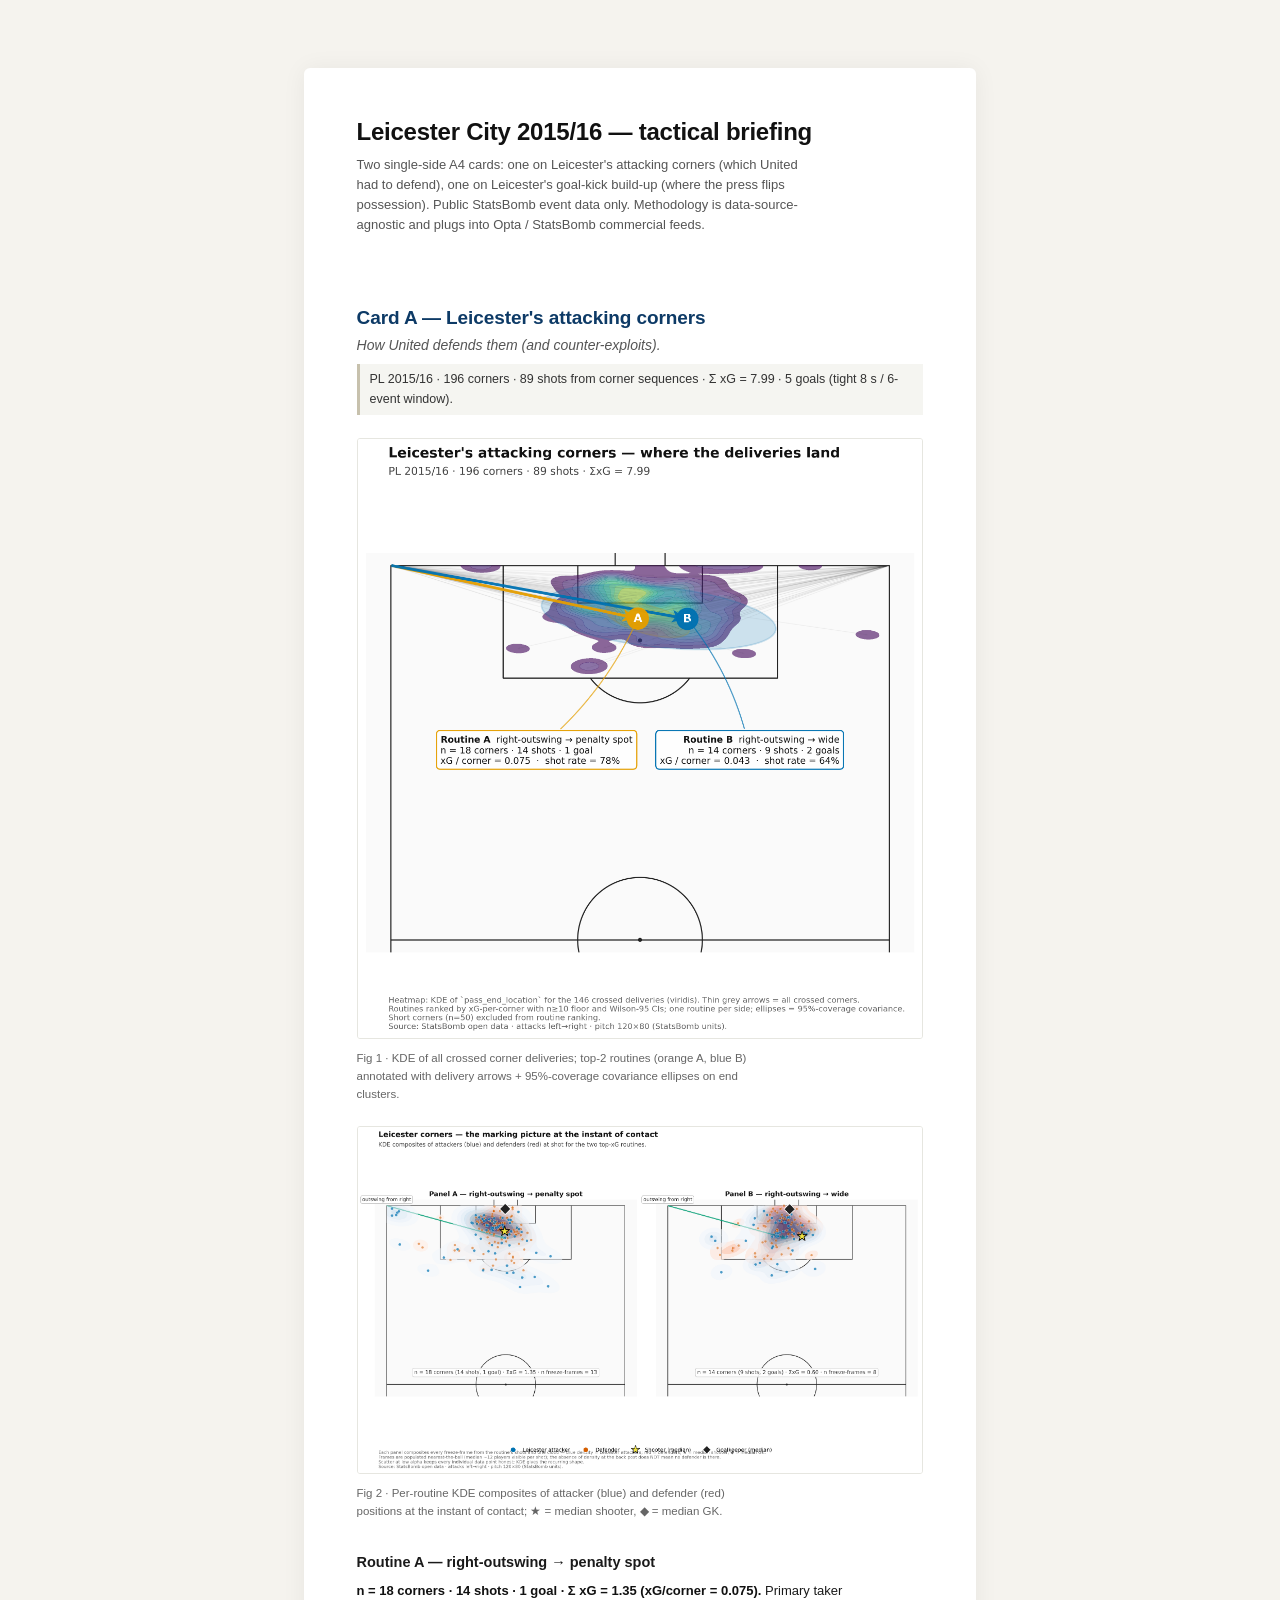
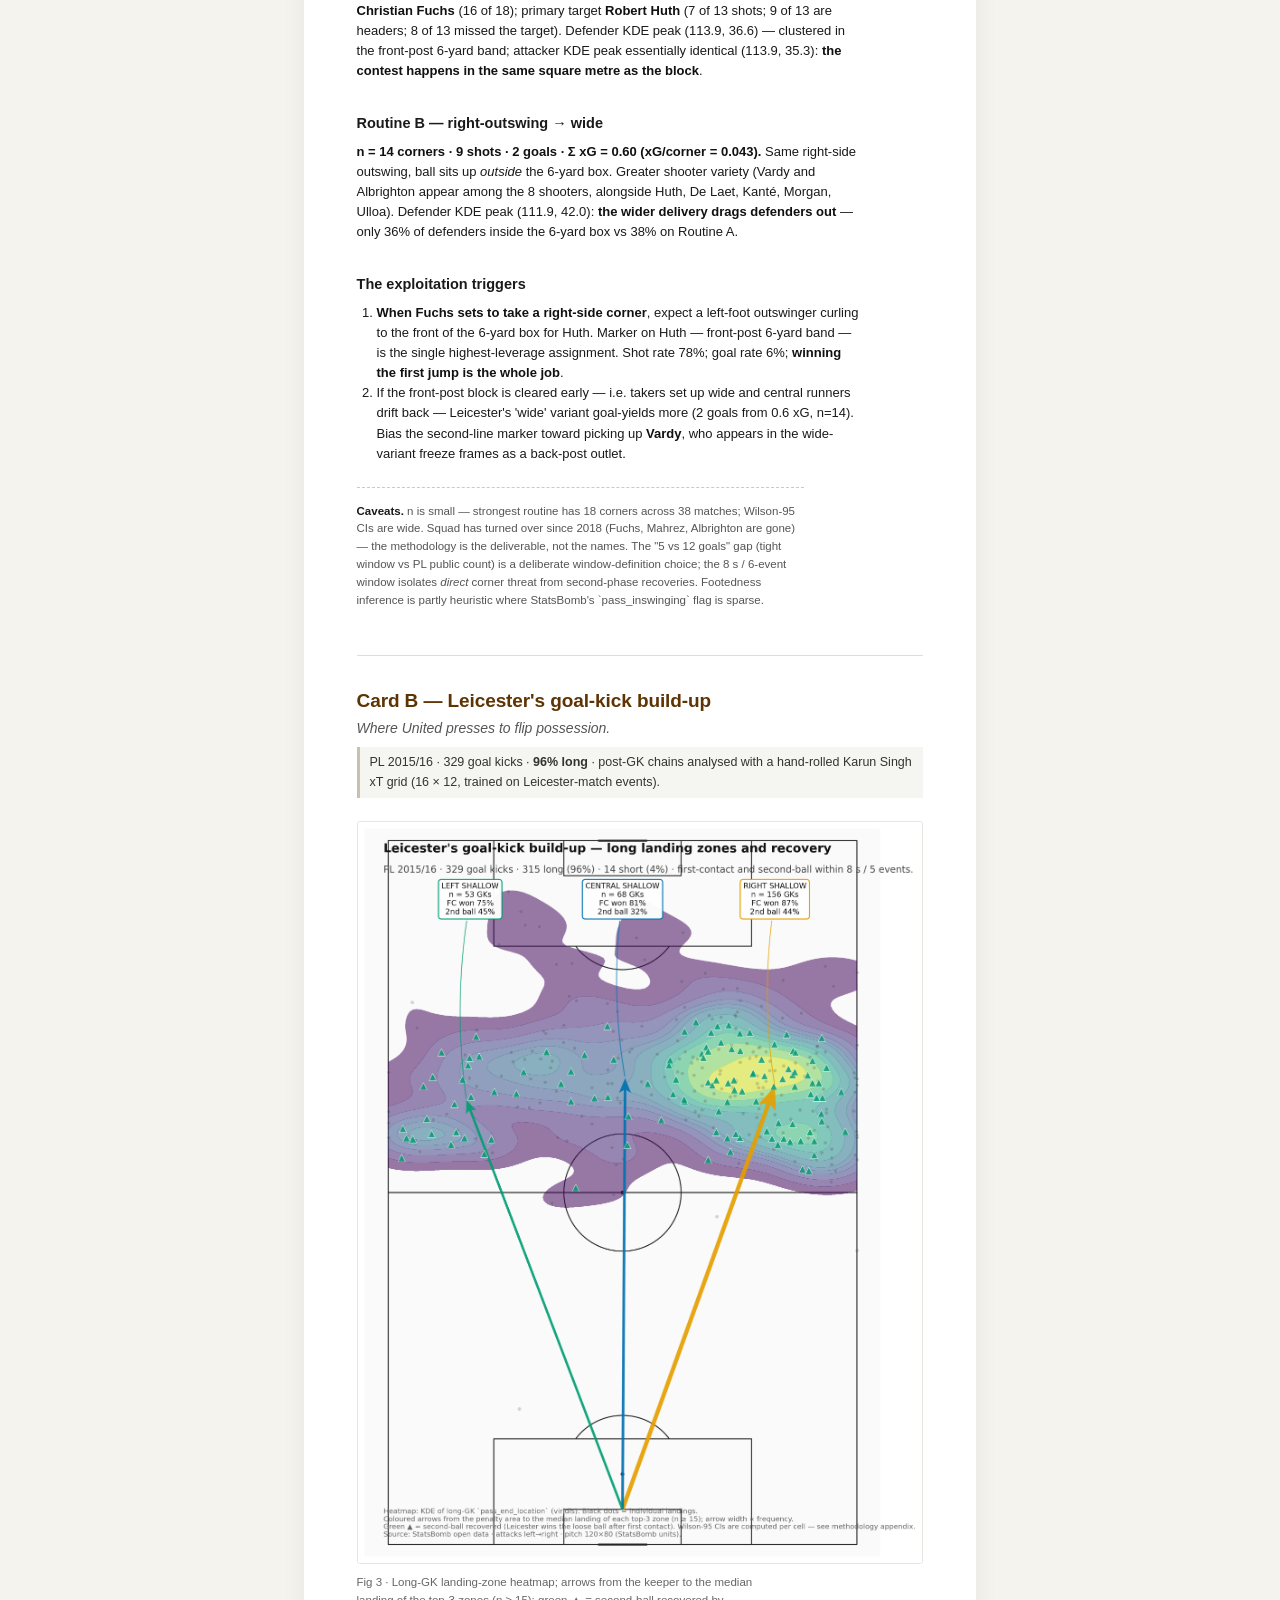
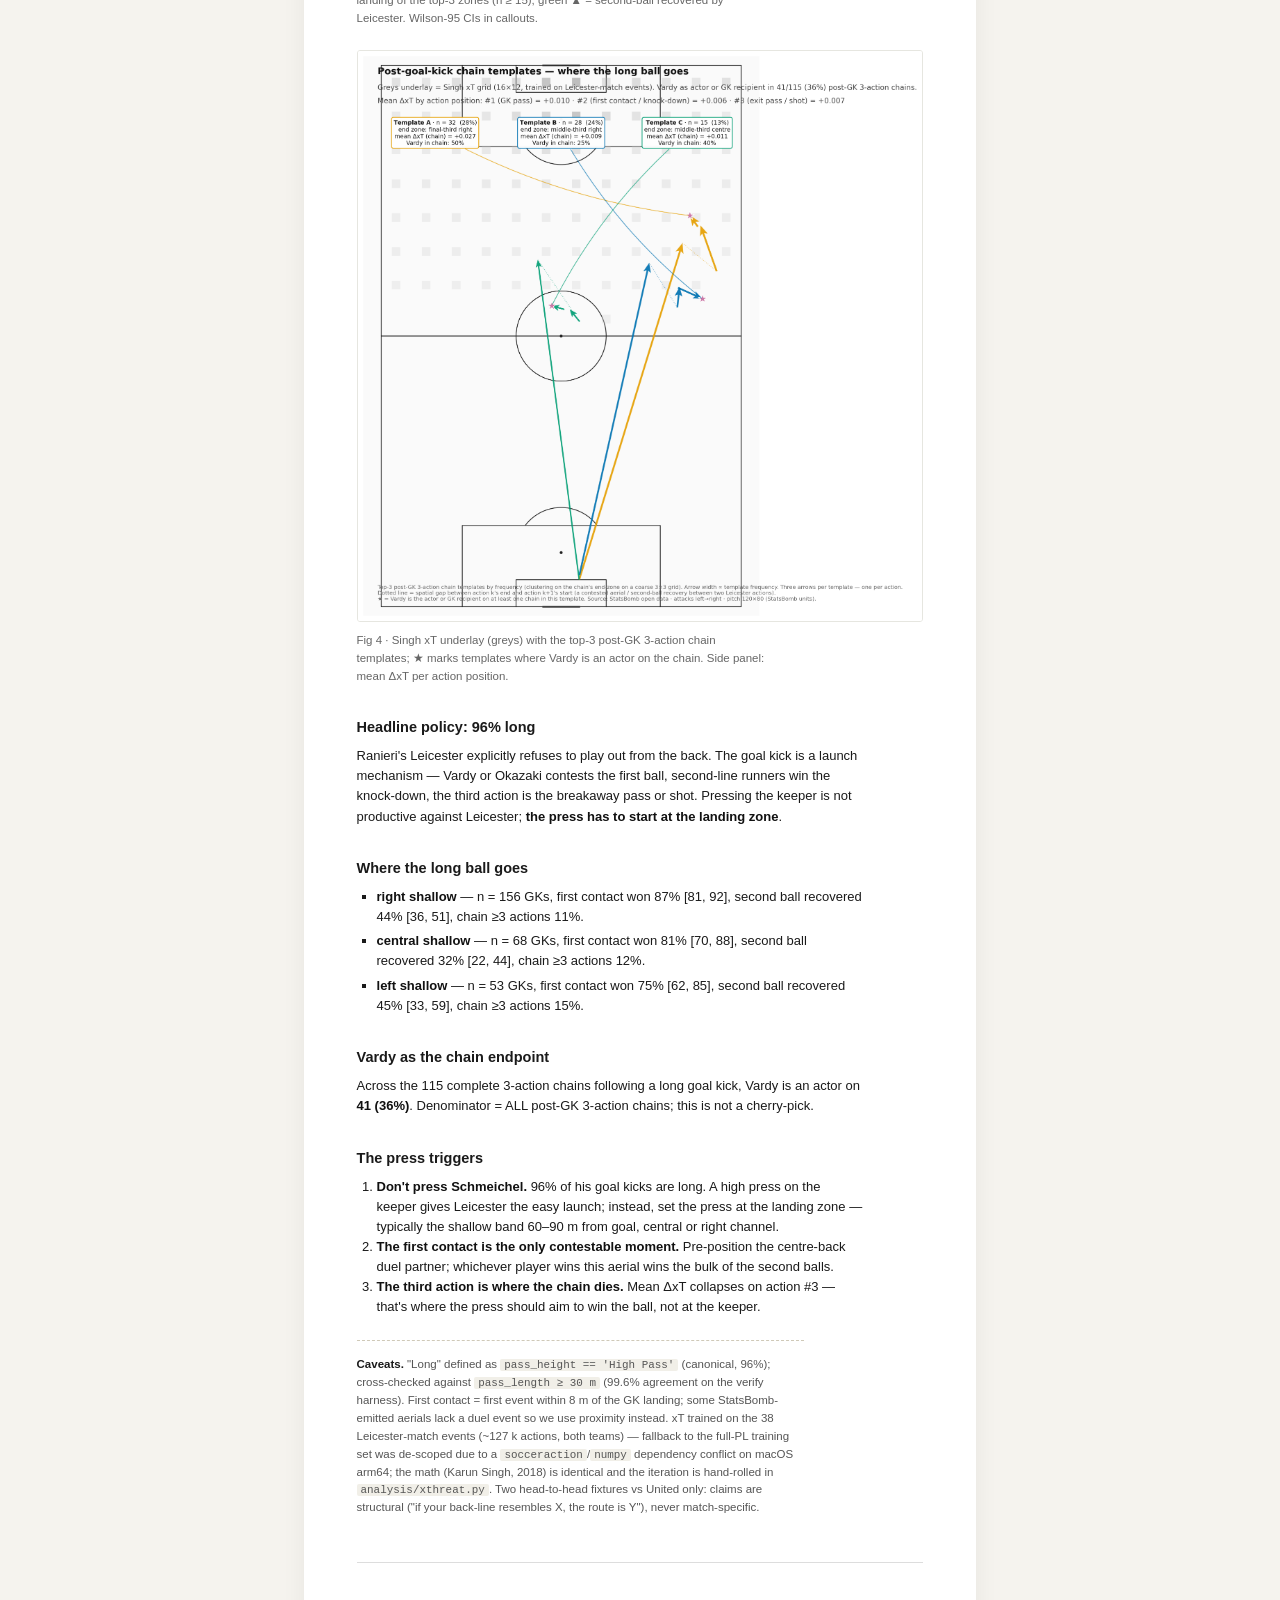
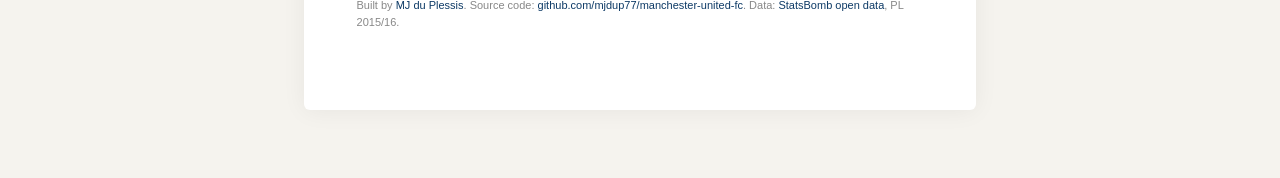
==== reports/leicester-1516.html @ 82669a3a "initial: Leicester 2015/16 tactical briefing for MUFC portfolio A Senior-Football-Data-Analyst-facin" ====
<!doctype html>
<html lang="en">
<head>
<meta charset="utf-8" />
<title>Leicester City 2015/16 — Tactical Briefing</title>
<meta name="description" content="Manchester United–facing tactical briefing on Leicester City 2015/16 — set-piece patterns and goal-kick build-up." />
<meta name="viewport" content="width=device-width,initial-scale=1" />
<link rel="stylesheet" href="styles.css" />
</head>
<body>
<main>
  <h1>Leicester City 2015/16 — tactical briefing</h1>
  <p class="prelude">
    Two single-side A4 cards: one on Leicester's attacking corners (which United had to defend), one
    on Leicester's goal-kick build-up (where the press flips possession). Public StatsBomb event data only.
    Methodology is data-source-agnostic and plugs into Opta / StatsBomb commercial feeds.
  </p>
  <section class="card card-a">
  <header>
    <h2>Card A — Leicester's attacking corners</h2>
    <p class="subtitle">How United defends them (and counter-exploits).</p>
    <p class="anchor">PL 2015/16 · 196 corners · 89 shots from corner sequences ·
       Σ xG = 7.99 · 5 goals (tight 8 s / 6-event window).</p>
  </header>

  <figure class="hero">
    <img src="assets/fig1_corner_delivery_heatmap.png" alt="Corner delivery end-locations heatmap" />
    <figcaption>Fig 1 · KDE of all crossed corner deliveries; top-2 routines (orange A, blue B)
      annotated with delivery arrows + 95%-coverage covariance ellipses on end clusters.</figcaption>
  </figure>

  <figure class="hero">
    <img src="assets/fig2_freeze_frame_composite.png" alt="Freeze-frame composite at moment of shot" />
    <figcaption>Fig 2 · Per-routine KDE composites of attacker (blue) and defender (red) positions
      at the instant of contact; ★ = median shooter, ◆ = median GK.</figcaption>
  </figure>

  <div class="findings">
    <h3>Routine A — right-outswing → penalty spot</h3>
    <p><strong>n = 18 corners · 14 shots · 1 goal · Σ xG = 1.35 (xG/corner = 0.075).</strong>
       Primary taker <strong>Christian Fuchs</strong> (16 of 18); primary target <strong>Robert Huth</strong>
       (7 of 13 shots; 9 of 13 are headers; 8 of 13 missed the target).
       Defender KDE peak (113.9, 36.6) — clustered in the front-post 6-yard band; attacker KDE peak
       essentially identical (113.9, 35.3): <strong>the contest happens in the same square metre as the block</strong>.</p>

    <h3>Routine B — right-outswing → wide</h3>
    <p><strong>n = 14 corners · 9 shots · 2 goals · Σ xG = 0.60 (xG/corner = 0.043).</strong>
       Same right-side outswing, ball sits up <em>outside</em> the 6-yard box. Greater shooter variety
       (Vardy and Albrighton appear among the 8 shooters, alongside Huth, De Laet, Kanté, Morgan, Ulloa).
       Defender KDE peak (111.9, 42.0): <strong>the wider delivery drags defenders out</strong> —
       only 36% of defenders inside the 6-yard box vs 38% on Routine A.</p>

    <h3>The exploitation triggers</h3>
    <ol>
      <li><strong>When Fuchs sets to take a right-side corner</strong>, expect a left-foot outswinger curling
          to the front of the 6-yard box for Huth. Marker on Huth — front-post 6-yard band — is the
          single highest-leverage assignment. Shot rate 78%; goal rate 6%; <strong>winning the first jump
          is the whole job</strong>.</li>
      <li>If the front-post block is cleared early — i.e. takers set up wide and central runners drift back —
          Leicester's 'wide' variant goal-yields more (2 goals from 0.6 xG, n=14). Bias the second-line marker
          toward picking up <strong>Vardy</strong>, who appears in the wide-variant freeze frames as a
          back-post outlet.</li>
    </ol>
  </div>

  <footer class="caveats">
    <strong>Caveats.</strong>
    n is small — strongest routine has 18 corners across 38 matches; Wilson-95 CIs are wide.
    Squad has turned over since 2018 (Fuchs, Mahrez, Albrighton are gone) — the methodology is the deliverable, not the names.
    The "5 vs 12 goals" gap (tight window vs PL public count) is a deliberate window-definition choice; the
    8 s / 6-event window isolates <em>direct</em> corner threat from second-phase recoveries.
    Footedness inference is partly heuristic where StatsBomb's `pass_inswinging` flag is sparse.
  </footer>
</section>
  <section class="card card-b">
  <header>
    <h2>Card B — Leicester's goal-kick build-up</h2>
    <p class="subtitle">Where United presses to flip possession.</p>
    <p class="anchor">PL 2015/16 · 329 goal kicks · <strong>96% long</strong>
       · post-GK chains analysed with a hand-rolled Karun Singh xT grid (16 × 12, trained on Leicester-match events).</p>
  </header>

  <figure class="hero">
    <img src="assets/fig3_goal_kick_recovery.png" alt="Goal-kick landing zones with first-contact / second-ball outcomes" />
    <figcaption>Fig 3 · Long-GK landing-zone heatmap; arrows from the keeper to the median landing of
      the top-3 zones (n ≥ 15); green ▲ = second-ball recovered by Leicester. Wilson-95 CIs in callouts.</figcaption>
  </figure>

  <figure class="hero">
    <img src="assets/fig4_post_gk_xt_chain.png" alt="Post-GK chain templates with xT underlay" />
    <figcaption>Fig 4 · Singh xT underlay (greys) with the top-3 post-GK 3-action chain templates;
      ★ marks templates where Vardy is an actor on the chain. Side panel: mean ΔxT per action position.</figcaption>
  </figure>

  <div class="findings">
    <h3>Headline policy: 96% long</h3>
    <p>Ranieri's Leicester explicitly refuses to play out from the back. The goal kick is a launch
       mechanism — Vardy or Okazaki contests the first ball, second-line runners win the knock-down,
       the third action is the breakaway pass or shot. Pressing the keeper is not productive against
       Leicester; <strong>the press has to start at the landing zone</strong>.</p>

    <h3>Where the long ball goes</h3>
    
    <ul class="zone-list">
    
      <li><strong>right shallow</strong> — n = 156 GKs, first contact won
        87%
        [81, 92],
        second ball recovered 44%
        [36, 51],
        chain ≥3 actions 11%.</li>
    
      <li><strong>central shallow</strong> — n = 68 GKs, first contact won
        81%
        [70, 88],
        second ball recovered 32%
        [22, 44],
        chain ≥3 actions 12%.</li>
    
      <li><strong>left shallow</strong> — n = 53 GKs, first contact won
        75%
        [62, 85],
        second ball recovered 45%
        [33, 59],
        chain ≥3 actions 15%.</li>
    
    </ul>
    

    <h3>Vardy as the chain endpoint</h3>
    <p>Across the 115 complete 3-action chains following a long goal kick,
       Vardy is an actor on <strong>41 (36%)</strong>.
       Denominator = ALL post-GK 3-action chains; this is not a cherry-pick.</p>

    <h3>The press triggers</h3>
    <ol>
      <li><strong>Don't press Schmeichel.</strong> 96% of his goal kicks are long. A high press on the keeper
          gives Leicester the easy launch; instead, set the press at the landing zone — typically the
          shallow band 60–90 m from goal, central or right channel.</li>
      <li><strong>The first contact is the only contestable moment.</strong> Pre-position the centre-back duel
          partner; whichever player wins this aerial wins the bulk of the second balls.</li>
      <li><strong>The third action is where the chain dies.</strong> Mean ΔxT collapses on action #3 — that's
          where the press should aim to win the ball, not at the keeper.</li>
    </ol>
  </div>

  <footer class="caveats">
    <strong>Caveats.</strong>
    "Long" defined as <code>pass_height == 'High Pass'</code> (canonical, 96%); cross-checked against
    <code>pass_length ≥ 30 m</code> (99.6% agreement on the verify harness).
    First contact = first event within 8 m of the GK landing; some StatsBomb-emitted aerials lack a
    duel event so we use proximity instead.
    xT trained on the 38 Leicester-match events (~127 k actions, both teams) — fallback to the
    full-PL training set was de-scoped due to a <code>socceraction</code>/<code>numpy</code> dependency
    conflict on macOS arm64; the math (Karun Singh, 2018) is identical and the iteration is hand-rolled
    in <code>analysis/xthreat.py</code>.
    Two head-to-head fixtures vs United only: claims are structural ("if your back-line resembles X,
    the route is Y"), never match-specific.
  </footer>
</section>
  <footer class="report-footer">
    <p>Built by <a href="https://github.com/mjdup77">MJ du Plessis</a>.
       Source code: <a href="https://github.com/mjdup77/manchester-united-fc">github.com/mjdup77/manchester-united-fc</a>.
       Data: <a href="https://github.com/statsbomb/open-data">StatsBomb open data</a>, PL 2015/16.</p>
  </footer>
</main>
</body>
</html>
---- reports/styles.css ----
/* Leicester 2015/16 briefing — A4 portrait, screen-and-print friendly. */

@page {
  size: A4 portrait;
  margin: 12mm 14mm;
}

* { box-sizing: border-box; }

html, body {
  margin: 0;
  padding: 0;
  background: #f5f3ee;
  color: #1a1a1a;
  font-family: -apple-system, "SF Pro Text", "Inter", "Helvetica Neue", Helvetica, Arial, sans-serif;
  font-size: 14px;
  line-height: 1.55;
}

main {
  max-width: 178mm;
  margin: 18mm auto;
  background: #ffffff;
  padding: 12mm 14mm 18mm;
  box-shadow: 0 1px 24px rgba(20, 20, 20, 0.06);
  border-radius: 6px;
}

h1 {
  font-size: 24px;
  font-weight: 700;
  margin: 0 0 4px 0;
  color: #111;
  letter-spacing: -0.01em;
}

.prelude {
  color: #555;
  font-size: 13px;
  margin: 0 0 18mm 0;
  max-width: 64ch;
}

.card {
  page-break-after: always;
  break-after: page;
  border-top: 1px solid #ddd;
  padding-top: 8mm;
  margin-top: 12mm;
}
.card:first-of-type { border-top: none; padding-top: 0; margin-top: 0; }

.card header {
  margin-bottom: 6mm;
}

.card h2 {
  font-size: 19px;
  font-weight: 700;
  margin: 0;
  color: #0d3a66;
  letter-spacing: -0.005em;
}
.card-b h2 { color: #5e3404; }

.card .subtitle {
  font-size: 14px;
  color: #555;
  margin: 2px 0 8px 0;
  font-style: italic;
}

.card .anchor {
  font-size: 12.5px;
  color: #333;
  background: #f5f5f1;
  border-left: 3px solid #c7c1ad;
  padding: 6px 10px;
  margin: 0;
}

figure.hero {
  margin: 6mm 0 4mm 0;
  text-align: center;
}
figure.hero img {
  max-width: 100%;
  height: auto;
  border: 1px solid #e6e6e0;
  border-radius: 3px;
}
figure.hero figcaption {
  font-size: 11.5px;
  color: #666;
  margin-top: 4px;
  text-align: left;
  max-width: 64ch;
}

.findings h3 {
  font-size: 14.5px;
  margin: 8mm 0 2mm 0;
  color: #1a1a1a;
}
.findings p, .findings ol, .findings ul {
  margin: 0 0 4mm 0;
  font-size: 13px;
  max-width: 70ch;
}
.findings strong { color: #111; }
.findings ol { padding-left: 20px; }

ul.zone-list {
  list-style: square;
  padding-left: 20px;
  font-size: 13px;
}
ul.zone-list li { margin-bottom: 4px; }

footer.caveats {
  margin-top: 6mm;
  padding-top: 4mm;
  border-top: 1px dashed #cfc9b8;
  color: #555;
  font-size: 11.5px;
  max-width: 70ch;
}
footer.caveats strong { color: #1a1a1a; }
footer.caveats code {
  font-family: "SF Mono", "Menlo", Consolas, monospace;
  background: #f1efe8;
  padding: 0 4px;
  border-radius: 2px;
  font-size: 0.95em;
}

footer.report-footer {
  margin-top: 12mm;
  padding-top: 6mm;
  border-top: 1px solid #ddd;
  color: #888;
  font-size: 11px;
}
footer.report-footer a { color: #0d3a66; text-decoration: none; }
footer.report-footer a:hover { text-decoration: underline; }

/* ---------- Index page ---------- */

body.index-page { background: #f1efe8; }
.index-main {
  max-width: 720px;
  margin: 14vh auto;
  padding: 36px 32px;
  background: #fff;
  border-radius: 8px;
  box-shadow: 0 1px 24px rgba(20,20,20,0.06);
}
.card-index {
  list-style: none;
  padding: 0;
  margin: 18px 0 18px 0;
}
.card-index li a {
  display: block;
  text-decoration: none;
  color: inherit;
  padding: 18px 22px;
  background: #faf8f3;
  border: 1px solid #e6e0cf;
  border-radius: 6px;
  transition: transform 0.12s ease;
}
.card-index li a:hover {
  transform: translateY(-2px);
  border-color: #0d3a66;
}
.card-index li h2 {
  margin: 0 0 4px 0;
  font-size: 17px;
  color: #0d3a66;
}
.card-index li p {
  margin: 0;
  font-size: 13px;
  color: #555;
  line-height: 1.5;
}

/* ---------- Print rules ---------- */

@media print {
  html, body { background: #fff; }
  main {
    margin: 0;
    box-shadow: none;
    padding: 0;
    max-width: none;
    border-radius: 0;
  }
  .prelude, .report-footer { font-size: 10px; }
  figure.hero img { border: none; }
}
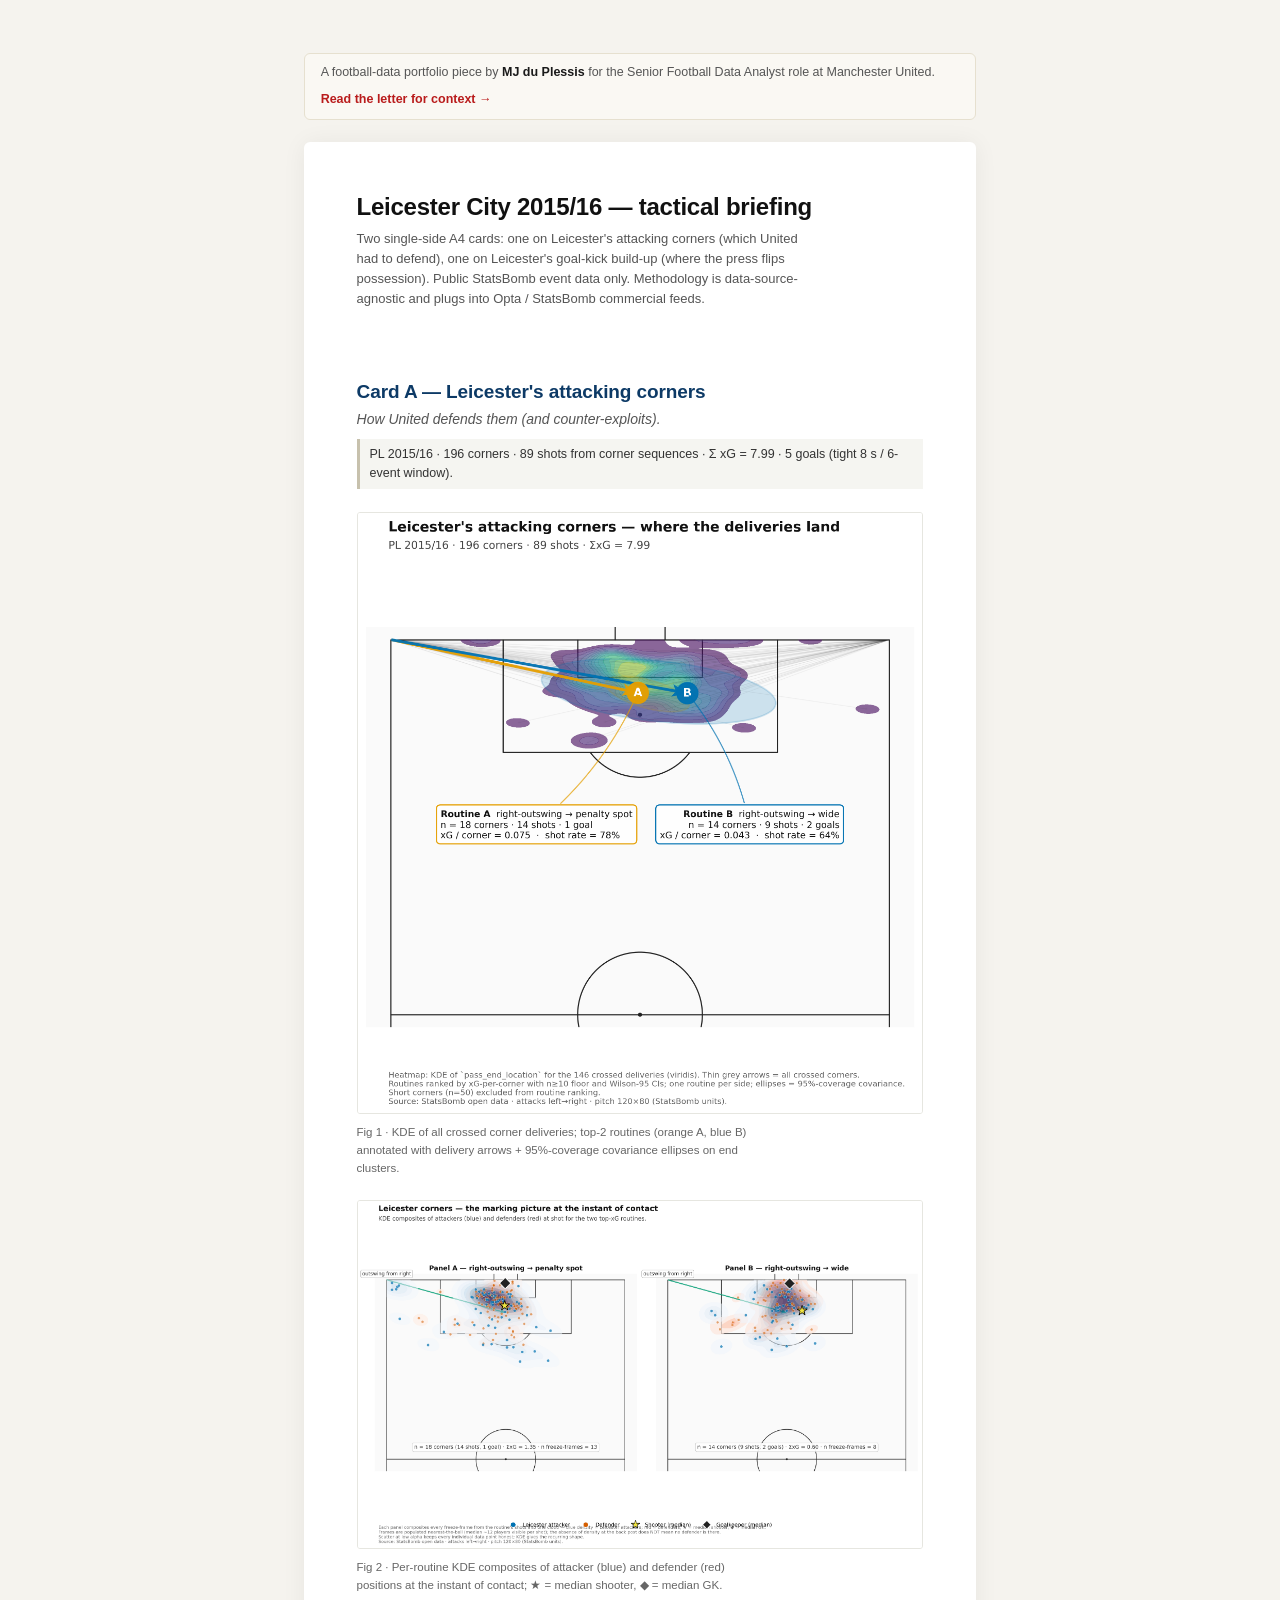
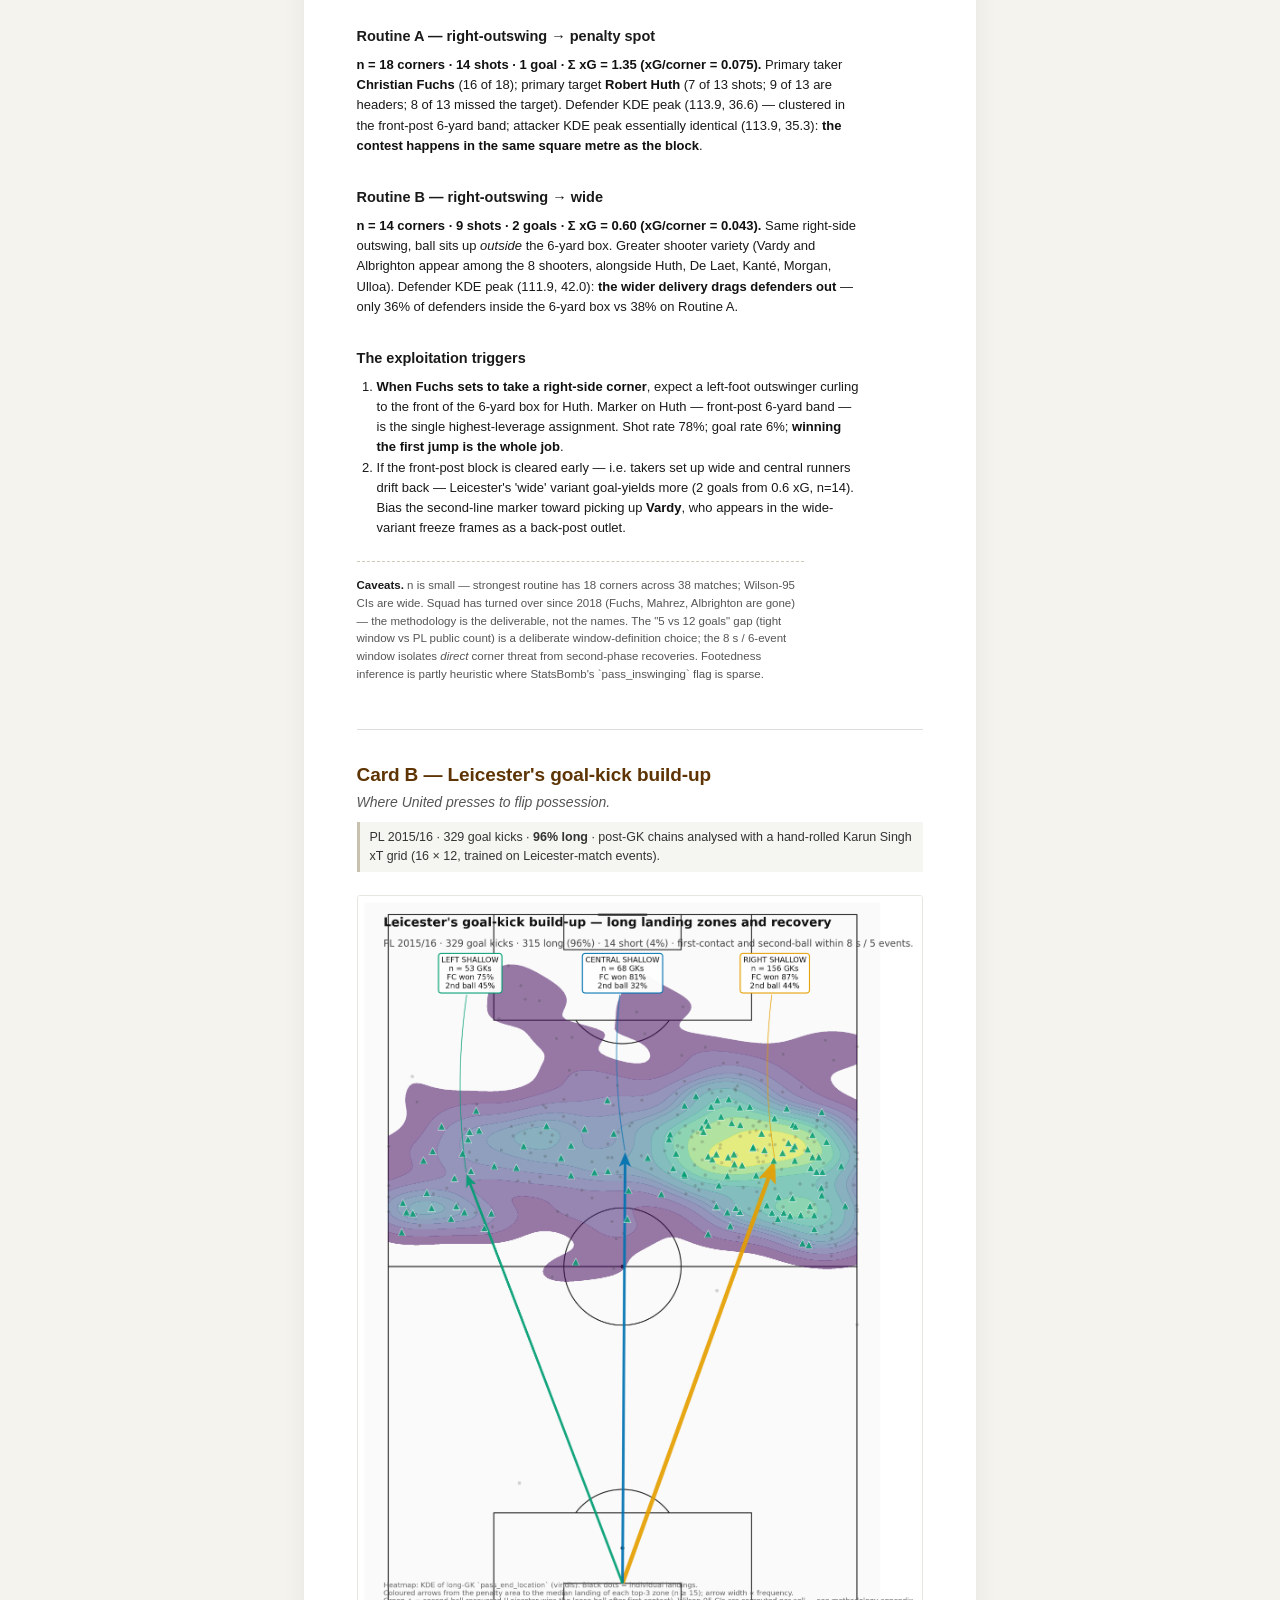
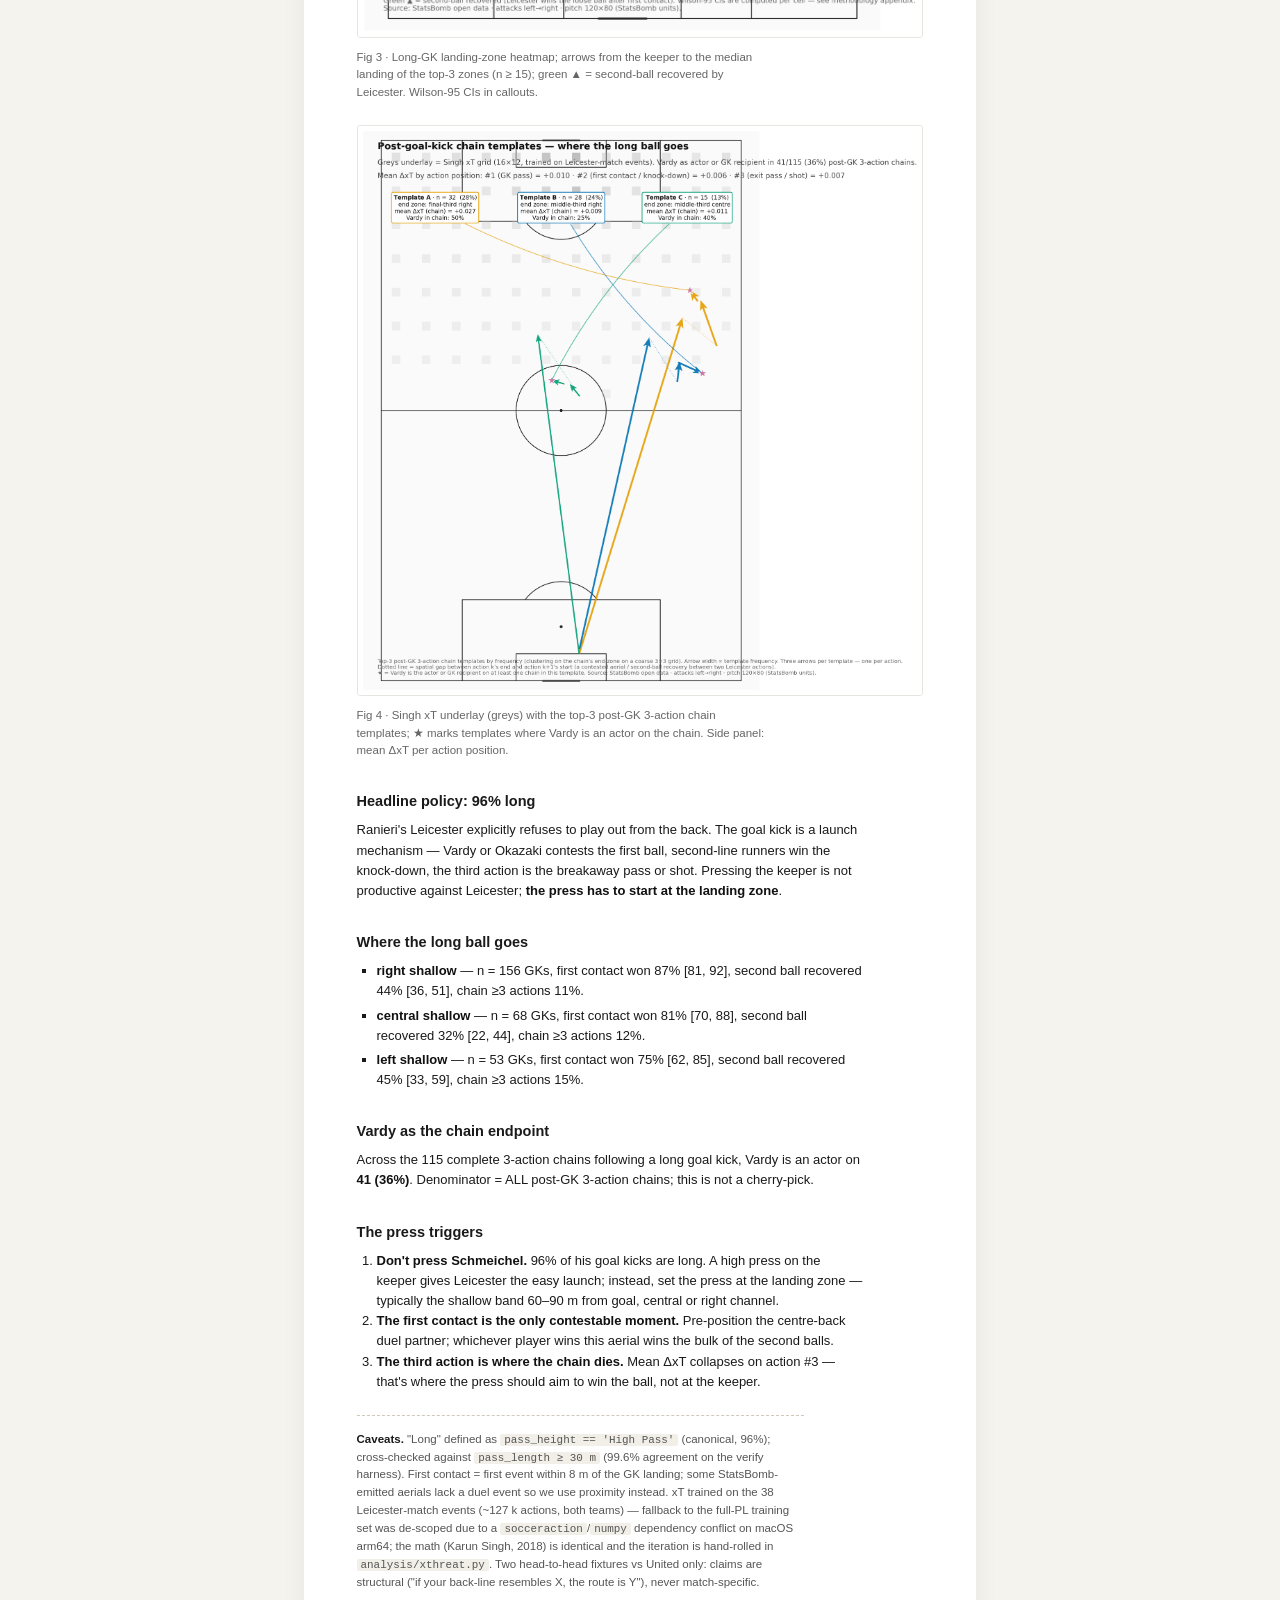
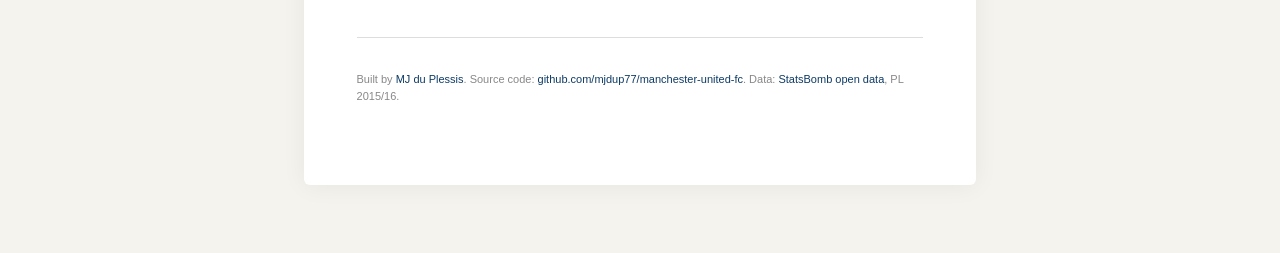
==== commit c8f02b5c: "report: add letter page + context strip for direct briefing visitors - New /letter page distilling t" ====
--- a/reports/leicester-1516.html
+++ b/reports/leicester-1516.html
@@ -8,6 +8,10 @@
 <link rel="stylesheet" href="styles.css" />
 </head>
 <body>
+<nav class="context-strip">
+  <span class="context-meta">A football-data portfolio piece by <strong>MJ du Plessis</strong> for the Senior Football Data Analyst role at Manchester United.</span>
+  <span class="context-links"><a href="letter">Read the letter for context →</a></span>
+</nav>
 <main>
   <h1>Leicester City 2015/16 — tactical briefing</h1>
   <p class="prelude">
--- a/reports/styles.css
+++ b/reports/styles.css
@@ -185,6 +185,127 @@
   color: #555;
   line-height: 1.5;
 }
+
+/* ---------- Context strip (above briefing card on screen, hidden in print) ---------- */
+
+.context-strip {
+  max-width: 178mm;
+  margin: 14mm auto 0;
+  padding: 9px 16px;
+  background: #faf8f3;
+  border: 1px solid #e6e0cf;
+  border-radius: 6px;
+  font-size: 12.5px;
+  color: #3a3a3a;
+  display: flex;
+  flex-wrap: wrap;
+  align-items: center;
+  justify-content: space-between;
+  gap: 8px;
+}
+.context-strip .context-meta { color: #555; }
+.context-strip strong { color: #1a1a1a; }
+.context-strip a {
+  color: #b91c1c;
+  text-decoration: none;
+  font-weight: 600;
+  white-space: nowrap;
+}
+.context-strip a:hover { text-decoration: underline; }
+body > .context-strip + main { margin-top: 6mm; }
+
+/* ---------- Eyebrow (used on letter + index) ---------- */
+
+.eyebrow {
+  font-size: 12px;
+  text-transform: uppercase;
+  letter-spacing: 0.08em;
+  color: #b91c1c;
+  font-weight: 600;
+  margin: 0 0 6px 0;
+}
+
+/* ---------- Letter page ---------- */
+
+body.letter-page { background: #f1efe8; }
+.letter-main {
+  max-width: 720px;
+  margin: 8vh auto 6vh;
+  padding: 44px 44px 36px;
+  background: #fff;
+  border-radius: 8px;
+  box-shadow: 0 1px 24px rgba(20,20,20,0.06);
+  font-size: 14.5px;
+  line-height: 1.62;
+}
+.letter-main h1 {
+  font-size: 28px;
+  margin: 0 0 18px 0;
+  letter-spacing: -0.012em;
+}
+.letter-main p { margin: 0 0 14px 0; color: #1a1a1a; }
+.letter-main .lead {
+  font-size: 16px;
+  color: #1a1a1a;
+  margin-bottom: 18px;
+}
+.letter-main .callout {
+  background: #faf8f3;
+  border: 1px solid #e6e0cf;
+  border-left: 4px solid #b91c1c;
+  border-radius: 6px;
+  padding: 14px 18px;
+  margin: 10px 0 18px 0;
+}
+.letter-main .callout a { color: #b91c1c; text-decoration: none; font-size: 15.5px; }
+.letter-main .callout a:hover { text-decoration: underline; }
+.letter-main .callout-sub {
+  display: block;
+  font-size: 13px;
+  color: #555;
+  margin-top: 4px;
+}
+.letter-main ul.cards-summary {
+  margin: 6px 0 18px 0;
+  padding-left: 0;
+  list-style: none;
+}
+.letter-main ul.cards-summary li {
+  padding: 12px 14px;
+  margin-bottom: 8px;
+  background: #fafaf6;
+  border-left: 3px solid #c7c1ad;
+  border-radius: 0 4px 4px 0;
+  font-size: 13.5px;
+  line-height: 1.55;
+}
+.letter-main .quote {
+  border-left: 3px solid #0d3a66;
+  padding: 4px 0 4px 16px;
+  color: #1a1a1a;
+  margin: 18px 0;
+  font-size: 14px;
+}
+.letter-main .quote em { color: #0d3a66; }
+.letter-main .signoff { margin-top: 24px; }
+.letter-main hr { border: none; border-top: 1px solid #e6e0cf; margin: 24px 0 16px; }
+.letter-main ul.footer-links {
+  list-style: none;
+  padding: 0;
+  margin: 0;
+  display: flex;
+  flex-wrap: wrap;
+  gap: 14px 22px;
+  font-size: 13px;
+  color: #555;
+}
+.letter-main ul.footer-links a { color: #0d3a66; text-decoration: none; }
+.letter-main ul.footer-links a:hover { text-decoration: underline; }
+
+/* ---------- Index page eyebrow + tweaks ---------- */
+
+.index-main .eyebrow { margin-bottom: 8px; }
+.index-main h1 { margin-top: 0; }
 
 /* ---------- Print rules ---------- */
 
@@ -199,4 +320,5 @@
   }
   .prelude, .report-footer { font-size: 10px; }
   figure.hero img { border: none; }
-}
+  .context-strip { display: none; }
+}
